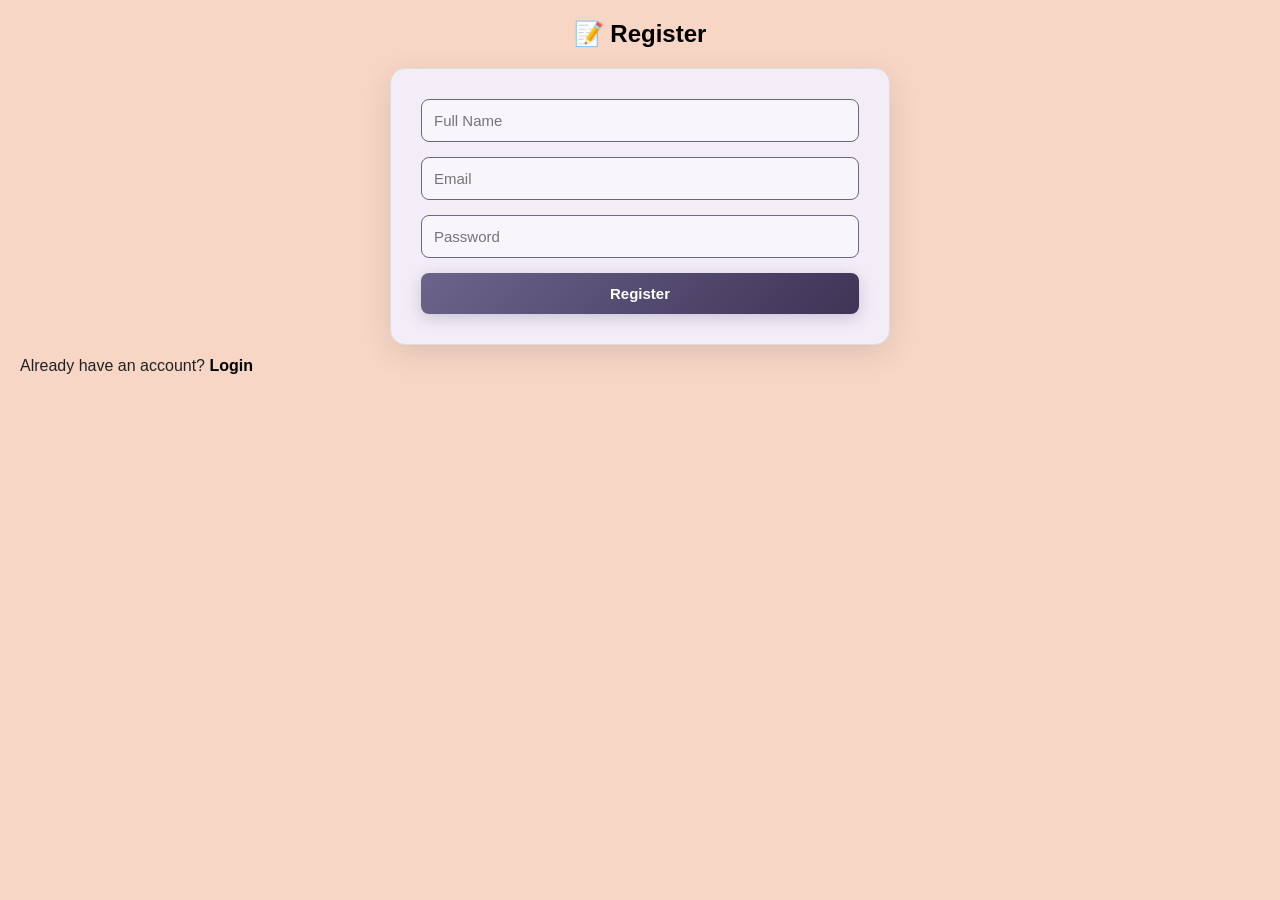
==== src/main/resources/static/register.html @ 1d43c75d "intial commit final project" ====
<!DOCTYPE html>
<html lang="en">
<head>
  <meta charset="UTF-8" />
  <meta name="viewport" content="width=device-width, initial-scale=1.0"/>
  <title>Register | News Aggregator</title>
  <link rel="stylesheet" href="style.css" />
</head>
<body class="auth-body">

  <div class="form-container">
    <h2>📝 Register</h2>

    <form id="register-form" onsubmit="registerUser(event)">
      <input type="text" id="reg-name" placeholder="Full Name" required />
      <input type="email" id="reg-email" placeholder="Email" required />
      <input type="password" id="reg-password" placeholder="Password" required />
      <button type="submit">Register</button>
    </form>

    <p id="register-message"></p>
    <p class="link-text">Already have an account? <a href="login.html">Login</a></p>
  </div>

  <script src="auth.js"></script>
</body>
</html>
---- src/main/resources/static/style.css ----
/* 🔧 Reset */
* {
  margin: 0;
  padding: 0;
  box-sizing: border-box;
}

/* 🌸 Body Background */
body {
  background-color: #f7d6c5;
  color: #222;
  font-family: 'Segoe UI', Tahoma, Geneva, Verdana, sans-serif;
  padding: 20px;
}

/* 📰 Headings */
h1, h2, h3 {
  color: #000;
  margin-bottom: 20px;
  text-align: center;
}

/* 📥 Form Container */
form {
  max-width: 500px;
  margin: auto;
  background-color: #f3edf7;
  padding: 30px;
  border-radius: 15px;
  box-shadow: 0 8px 30px rgba(0, 0, 0, 0.1);
  border: 1px solid #ddd;
}

/* 🔲 Inputs */
input[type="text"],
input[type="email"],
input[type="password"],
select {
  width: 100%;
  padding: 12px;
  margin-bottom: 15px;
  background-color: #f8f5fb;
  border: 1px solid #6c648b;
  color: #222;
  border-radius: 8px;
  font-size: 15px;
  transition: border 0.3s, box-shadow 0.3s;
}

input[readonly] {
  background-color: #f0e8f2;
  color: #888;
  cursor: not-allowed;
}

input:focus {
  outline: none;
  border-color: #6c648b;
  box-shadow: 0 0 8px rgba(108, 100, 139, 0.4);
}

/* 🟪 Buttons */
button {
  background: linear-gradient(135deg, #6c648b, #3d3456);
  color: #fff;
  padding: 12px 20px;
  border: none;
  border-radius: 8px;
  font-weight: bold;
  font-size: 15px;
  cursor: pointer;
  transition: all 0.3s ease;
  box-shadow: 0 4px 15px rgba(108, 100, 139, 0.3);
  width: 100%;
}

button:hover {
  background: linear-gradient(135deg, #7e73a7, #514568);
  box-shadow: 0 6px 20px rgba(108, 100, 139, 0.5);
  transform: translateY(-2px);
}

/* 🔗 Links */
a {
  color: #000;
  text-decoration: none;
  font-weight: bold;
}

a:hover {
  text-decoration: underline;
}

/* 💡 Centered Auth Links */
.auth-link {
  text-align: center;
  margin-top: 20px;
  color: #000;
  font-size: 14px;
}

/* 📰 Cards */
.card {
  background-color: #f2eaf7;
  border: 1px solid #6c648b;
  border-radius: 10px;
  padding: 20px;
  margin-bottom: 20px;
  box-shadow: 0 0 12px rgba(108, 100, 139, 0.1);
}

/* 💬 Comments Section */
.comment-section {
  margin-top: 10px;
  background-color: #f0e5f7;
  padding: 10px;
  border-left: 3px solid #6c648b;
  border-radius: 6px;
}

/* 📥 Comment Box */
.comment-box input {
  width: calc(100% - 100px);
  margin-right: 10px;
  background-color: #f8f3fc;
  border: 1px solid #ccc;
}

/* 🧭 Navbar */
.navbar {
  display: flex;
  gap: 15px;
  margin-bottom: 25px;
  justify-content: center;
  flex-wrap: wrap;
}

.navbar a,
.navbar button {
  background-color: transparent;
  color: #6c648b;
  border: 1px solid #6c648b;
  padding: 8px 14px;
  border-radius: 6px;
  transition: all 0.3s ease;
}

.navbar a:hover,
.navbar button:hover {
  background-color: #6c648b;
  color: #fff;
}

/* 🔍 Search + Filter */
#search-bar,
#filter-bar {
  display: flex;
  gap: 12px;
  margin-bottom: 25px;
  justify-content: center;
}

#search-bar input {
  flex: 1;
  background-color: #f5eefb;
  border: 1px solid #6c648b;
  padding: 10px;
  border-radius: 6px;
}

/* 📋 List (e.g. Registered Users) */
ul {
  list-style: none;
  padding: 0;
}

ul li {
  background-color: #f2eaf7;
  margin: 8px 0;
  padding: 12px;
  border-left: 5px solid #6c648b;
  border-radius: 6px;
}

/* ⚠️ Message Boxes */
#login-message,
#register-message,
#response-message {
  margin-top: 12px;
  font-weight: bold;
  color: #000;
  text-align: center;
}

/* 📊 Chart Canvas */
canvas {
  background-color: #f5eefb;
  border: 1px solid #6c648b;
  border-radius: 10px;
  padding: 10px;
  margin: 20px auto;
  display: block;
}

/* 🖼️ Dashboard */
.dashboard-container {
  max-width: 960px;
  margin: auto;
  padding: 20px;
  background-color: #f2eaf7;
  border-radius: 10px;
  box-shadow: 0 0 18px rgba(108, 100, 139, 0.1);
}

.stats-panel {
  display: flex;
  justify-content: space-around;
  margin-bottom: 20px;
}

.chart-panel {
  margin: 20px 0;
}

.user-list-section {
  padding-top: 20px;
}

/* 📱 Responsive */
@media (max-width: 600px) {
  .navbar {
    flex-direction: column;
  }

  #search-bar, #filter-bar {
    flex-direction: column;
  }

  .stats-panel {
    flex-direction: column;
    gap: 15px;
  }

  button {
    width: 100%;
  }
}
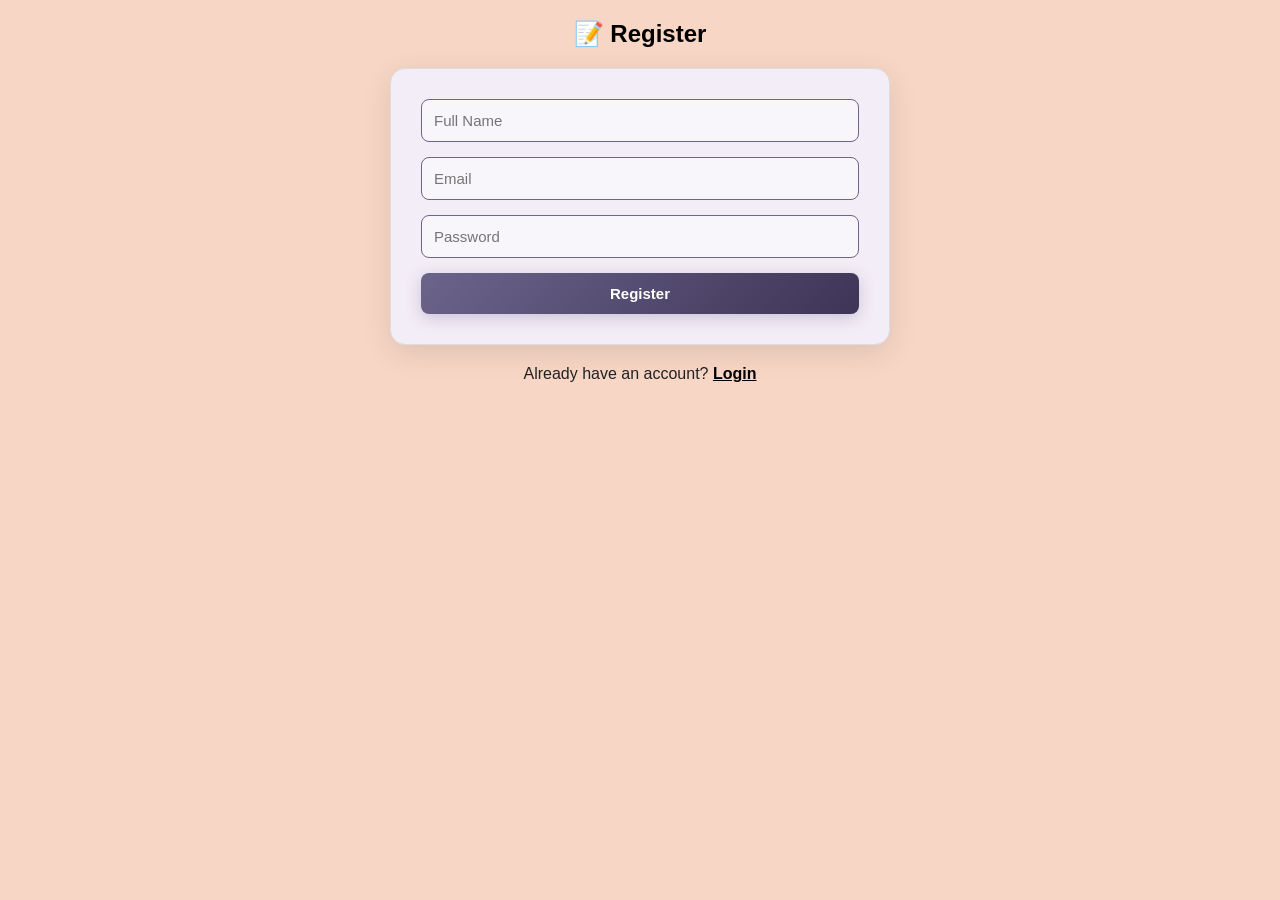
==== commit bd469ba9: "Updated all APIs to relative paths" ====
--- a/src/main/resources/static/register.html
+++ b/src/main/resources/static/register.html
@@ -19,7 +19,9 @@
     </form>
 
     <p id="register-message"></p>
-    <p class="link-text">Already have an account? <a href="login.html">Login</a></p>
+    <p class="link-text" style="text-align: center; margin-top: 20px; width: 100%; display: block;">
+  Already have an account? <a href="login.html" style="font-weight: bold; text-decoration: underline;">Login</a>
+</p>
   </div>
 
   <script src="auth.js"></script>
